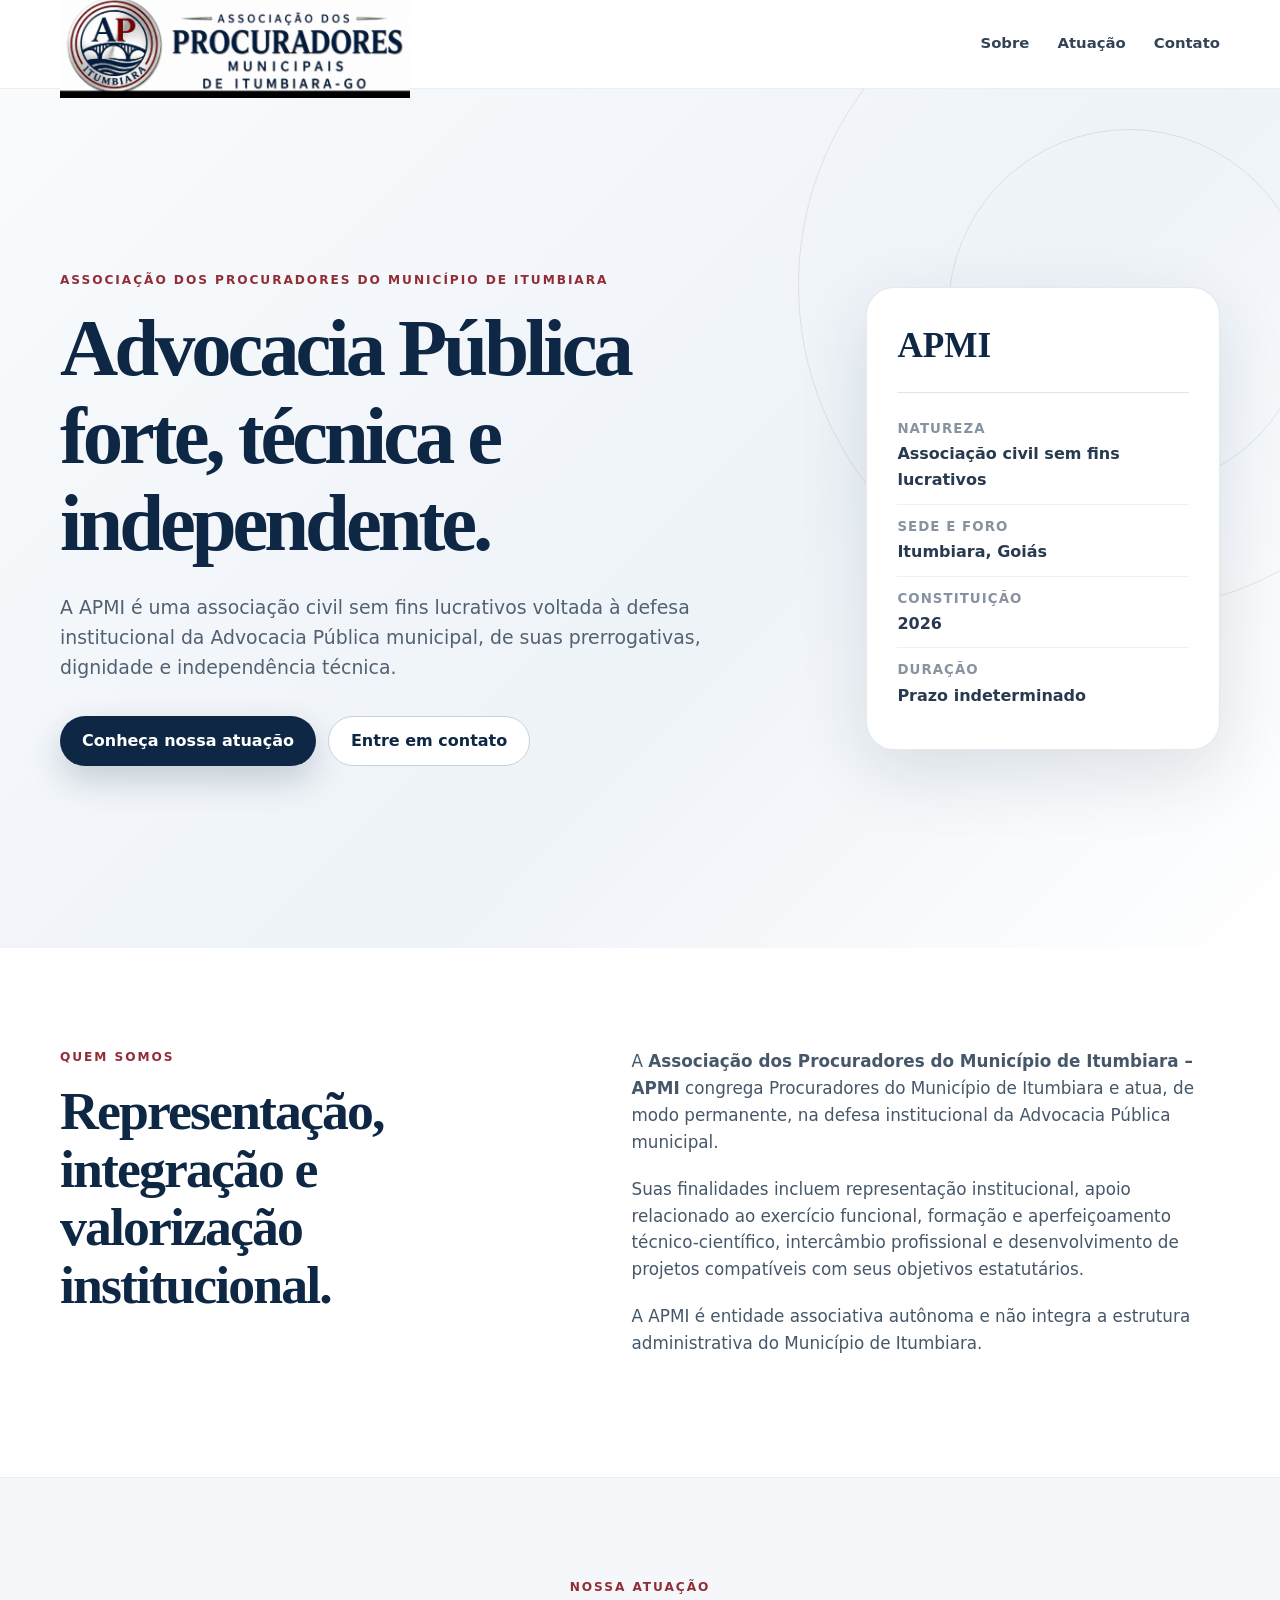
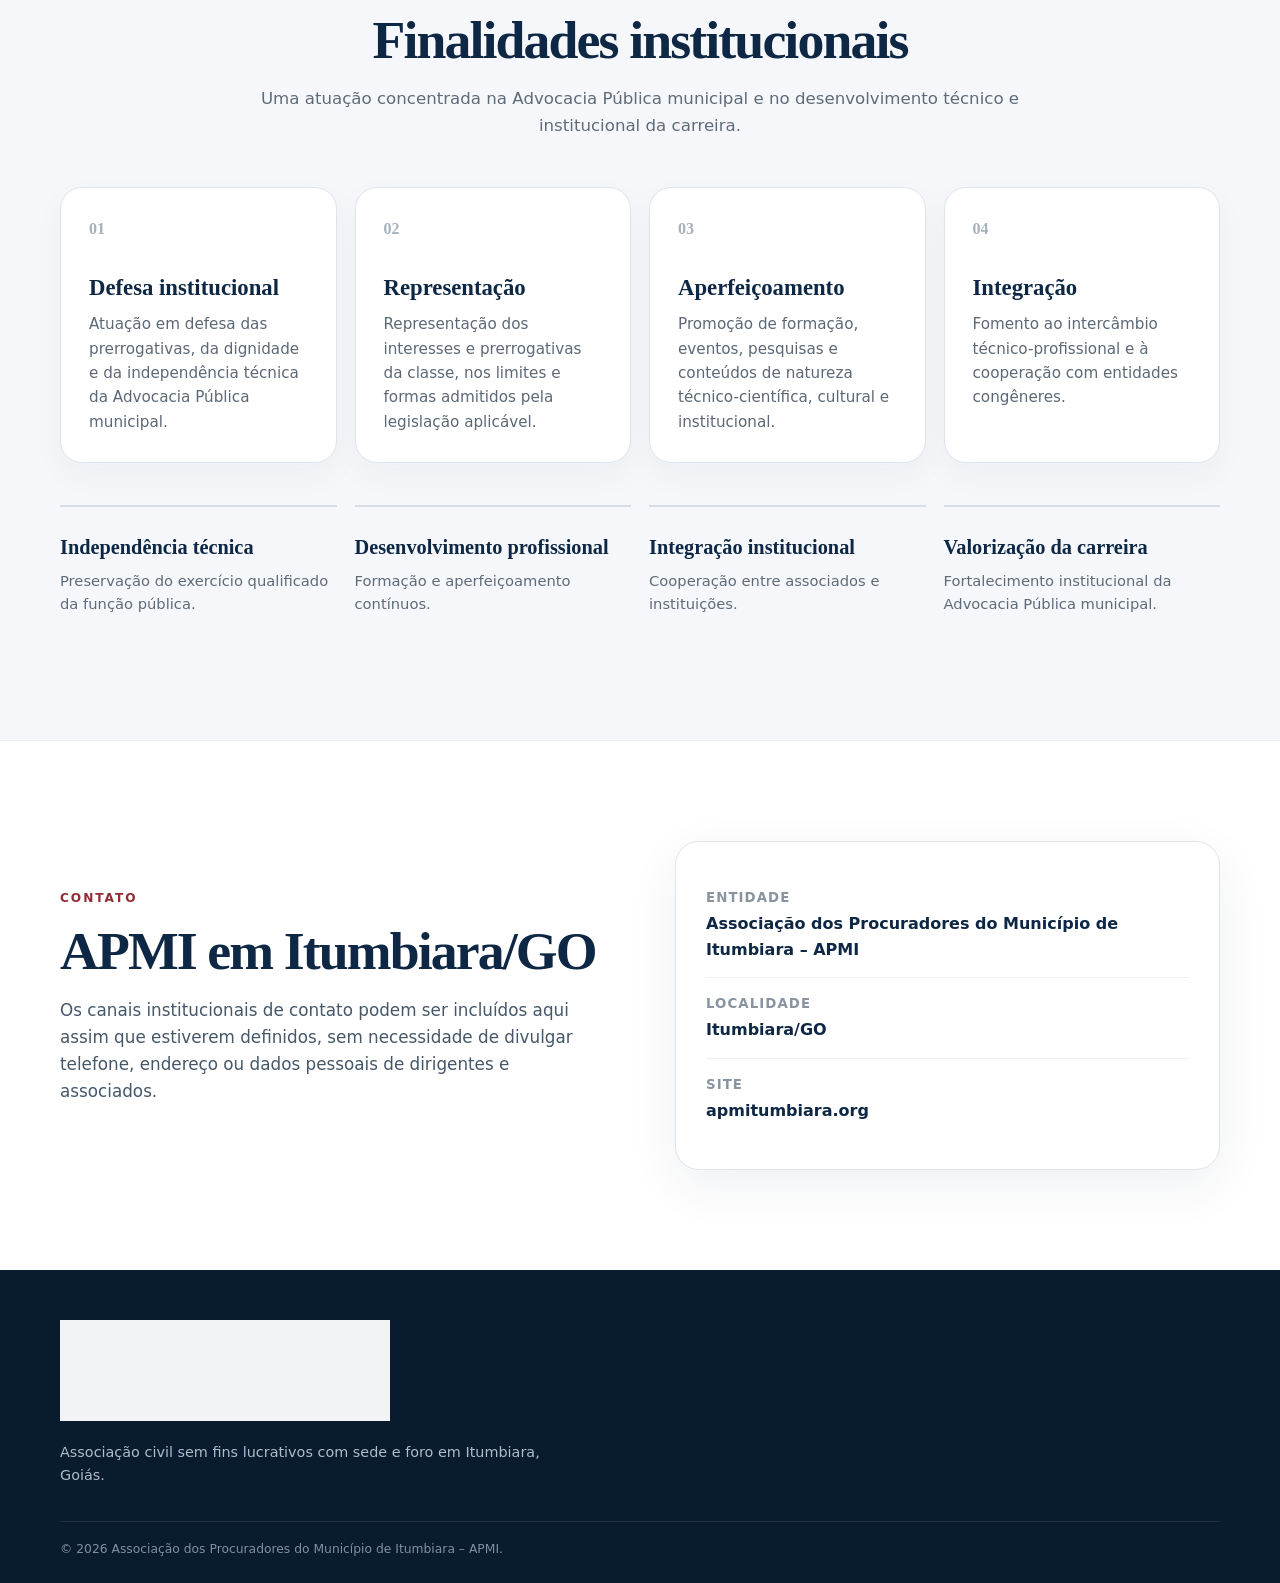
==== index.html @ afd9fd89 "Update index.html" ====
<!doctype html>
<html lang="pt-BR">
<head>
<meta charset="utf-8">
<meta name="viewport" content="width=device-width, initial-scale=1">
<title>APMI | Associação dos Procuradores do Município de Itumbiara</title>
<meta name="description" content="Site institucional da Associação dos Procuradores do Município de Itumbiara – APMI.">
<meta name="theme-color" content="#0d2744">
<link rel="canonical" href="https://apmitumbiara.org/">
<style>
:root{--navy:#0d2744;--navy2:#173f68;--red:#922d35;--gold:#c1a15e;--ink:#1a2633;--muted:#5f6b78;--soft:#f5f7fa;--line:#dfe5eb;--white:#fff;--shadow:0 24px 70px rgba(13,39,68,.12)}
*{box-sizing:border-box} html{scroll-behavior:smooth} body{margin:0;font-family:Inter,ui-sans-serif,system-ui,-apple-system,"Segoe UI",Arial,sans-serif;color:var(--ink);background:#fff;line-height:1.6} a{color:inherit} .wrap{width:min(1160px,calc(100% - 40px));margin:auto}
header{position:sticky;top:0;z-index:20;background:rgba(255,255,255,.94);backdrop-filter:blur(14px);border-bottom:1px solid rgba(13,39,68,.08)} .head{height:88px;display:flex;align-items:center;justify-content:space-between;gap:28px} .brand img{display:block;width:min(350px,62vw);height:auto} nav{display:flex;gap:28px;font-size:.93rem;font-weight:700;color:#344456} nav a{text-decoration:none} nav a:hover{color:var(--red)}
.hero{position:relative;overflow:hidden;background:linear-gradient(135deg,#f9fbfd 0%,#eef3f8 58%,#fff 100%)} .hero:before{content:"";position:absolute;right:-170px;top:-130px;width:650px;height:650px;border:1px solid rgba(146,45,53,.12);border-radius:50%} .hero:after{content:"";position:absolute;right:-30px;top:40px;width:360px;height:360px;border:1px solid rgba(13,39,68,.10);border-radius:50%} .hero-grid{position:relative;z-index:2;display:grid;grid-template-columns:1.35fr .65fr;gap:72px;align-items:center;min-height:620px;padding:82px 0} .eyebrow{margin:0 0 14px;text-transform:uppercase;letter-spacing:.16em;font-size:.76rem;font-weight:900;color:var(--red)} h1,h2,h3{font-family:Georgia,"Times New Roman",serif;color:var(--navy);line-height:1.08} h1{font-size:clamp(3.25rem,6.3vw,6.1rem);letter-spacing:-.05em;margin:0;max-width:900px} .lead{font-size:1.18rem;color:#526171;max-width:780px;margin:26px 0 0} .actions{display:flex;gap:12px;flex-wrap:wrap;margin-top:34px} .btn{display:inline-flex;align-items:center;justify-content:center;min-height:50px;padding:0 22px;border-radius:999px;text-decoration:none;font-weight:850} .primary{background:var(--navy);color:#fff;box-shadow:0 14px 34px rgba(13,39,68,.20)} .secondary{border:1px solid #c7d1db;background:#fff;color:var(--navy)} .badge{background:#fff;border:1px solid rgba(13,39,68,.10);border-radius:28px;box-shadow:var(--shadow);padding:30px} .badge .apmi{font-family:Georgia,serif;font-size:2.2rem;color:var(--navy);font-weight:700;border-bottom:1px solid var(--line);padding-bottom:18px;margin-bottom:14px} .fact{padding:11px 0;border-bottom:1px solid #eef1f4} .fact:last-child{border-bottom:0} .fact small{display:block;text-transform:uppercase;letter-spacing:.08em;color:#8793a0;font-weight:800} .fact strong{display:block;color:#283a4f;margin-top:2px}
section{padding:100px 0} .two{display:grid;grid-template-columns:.9fr 1.1fr;gap:90px;align-items:start} h2{font-size:clamp(2.35rem,4.2vw,4.2rem);letter-spacing:-.035em;margin:0} .copy{font-size:1.05rem;color:#46576a} .copy p{margin:0 0 20px} .soft{background:var(--soft);border-block:1px solid #e8edf2} .center{text-align:center;max-width:830px;margin:0 auto} .center p:last-child{color:var(--muted);font-size:1.04rem} .cards{display:grid;grid-template-columns:repeat(4,1fr);gap:18px;margin-top:48px} .card{background:#fff;border:1px solid var(--line);border-radius:22px;padding:28px;min-height:250px;box-shadow:0 12px 32px rgba(13,39,68,.04)} .num{font-family:Georgia,serif;color:#a6b1bc;font-weight:700} .card h3{font-size:1.42rem;margin:34px 0 12px} .card p{margin:0;color:#5c6876;font-size:.95rem}
.values{display:grid;grid-template-columns:repeat(4,1fr);gap:18px;margin-top:42px} .value{padding:24px 0;border-top:2px solid #d8dee5} .value strong{display:block;font-family:Georgia,serif;color:var(--navy);font-size:1.27rem} .value span{display:block;color:var(--muted);margin-top:5px;font-size:.92rem}
.transp{background:var(--navy);color:#fff;position:relative;overflow:hidden} .transp h2{color:#fff} .transp .eyebrow{color:#e2c77f} .trans-grid{display:grid;grid-template-columns:.9fr 1.1fr;gap:75px;align-items:center} .transp p{color:#c6d0db} .doc{display:grid;grid-template-columns:auto 1fr auto;gap:16px;align-items:center;text-decoration:none;border:1px solid rgba(255,255,255,.14);background:rgba(255,255,255,.07);border-radius:18px;padding:20px} .doc:hover{background:rgba(255,255,255,.11)} .pdf{display:grid;place-items:center;width:50px;height:50px;border:1px solid rgba(255,255,255,.22);border-radius:13px;color:#efd28d;font-weight:900;font-size:.74rem} .doc strong{display:block;color:#fff} .doc small{display:block;color:#aebbc9;margin-top:3px} .arrow{font-size:1.25rem;color:#e2c77f}
.contact{display:grid;grid-template-columns:1fr 1fr;gap:70px;align-items:center} .contact-box{border:1px solid var(--line);border-radius:24px;padding:30px;background:#fff;box-shadow:0 16px 50px rgba(13,39,68,.07)} .row{padding:15px 0;border-bottom:1px solid #eef1f4} .row:last-child{border-bottom:0} .row small{display:block;text-transform:uppercase;letter-spacing:.08em;color:#8994a0;font-weight:800} .row strong{display:block;color:var(--navy);margin-top:3px}
footer{background:#091b2e;color:#afbcc9;padding:50px 0 24px} .foot{display:flex;justify-content:space-between;gap:40px;align-items:flex-start} .foot img{width:min(330px,70vw);filter:brightness(0) invert(1);opacity:.95} .foot p{margin:12px 0 0;max-width:520px;font-size:.9rem} .fine{border-top:1px solid rgba(255,255,255,.09);margin-top:34px;padding-top:18px;font-size:.77rem;color:#7f90a2}
@media(max-width:920px){nav{display:none} .hero-grid,.two,.trans-grid,.contact{grid-template-columns:1fr;gap:42px} .hero-grid{min-height:auto;padding:70px 0} .badge{max-width:620px} .cards{grid-template-columns:repeat(2,1fr)} .values{grid-template-columns:repeat(2,1fr)}}
@media(max-width:580px){.wrap{width:min(100% - 28px,1160px)} .head{height:76px} .brand img{width:min(295px,75vw)} h1{font-size:clamp(2.7rem,13vw,4.2rem)} section{padding:74px 0} .cards,.values{grid-template-columns:1fr} .card{min-height:210px} .foot{flex-direction:column}}
</style>
</head>
<body>
<header><div class="wrap head"><a class="brand" href="#topo" aria-label="APMI"><img src="[data-uri]" alt="Associação dos Procuradores do Município de Itumbiara – APMI"></a><nav><a href="#sobre">Sobre</a><a href="#atuacao">Atuação</a><a href="#contato">Contato</a></nav></div></header>
<main id="topo">
<section class="hero"><div class="wrap hero-grid"><div><p class="eyebrow">Associação dos Procuradores do Município de Itumbiara</p><h1>Advocacia Pública forte, técnica e independente.</h1><p class="lead">A APMI é uma associação civil sem fins lucrativos voltada à defesa institucional da Advocacia Pública municipal, de suas prerrogativas, dignidade e independência técnica.</p><div class="actions"><a class="btn primary" href="#atuacao">Conheça nossa atuação</a><a class="btn secondary" href="#contato">Entre em contato</a></div></div><aside class="badge"><div class="apmi">APMI</div><div class="fact"><small>Natureza</small><strong>Associação civil sem fins lucrativos</strong></div><div class="fact"><small>Sede e foro</small><strong>Itumbiara, Goiás</strong></div><div class="fact"><small>Constituição</small><strong>2026</strong></div><div class="fact"><small>Duração</small><strong>Prazo indeterminado</strong></div></aside></div></section>
<section id="sobre"><div class="wrap two"><div><p class="eyebrow">Quem somos</p><h2>Representação, integração e valorização institucional.</h2></div><div class="copy"><p>A <strong>Associação dos Procuradores do Município de Itumbiara – APMI</strong> congrega Procuradores do Município de Itumbiara e atua, de modo permanente, na defesa institucional da Advocacia Pública municipal.</p><p>Suas finalidades incluem representação institucional, apoio relacionado ao exercício funcional, formação e aperfeiçoamento técnico-científico, intercâmbio profissional e desenvolvimento de projetos compatíveis com seus objetivos estatutários.</p><p>A APMI é entidade associativa autônoma e não integra a estrutura administrativa do Município de Itumbiara.</p></div></div></section>
<section class="soft" id="atuacao"><div class="wrap"><div class="center"><p class="eyebrow">Nossa atuação</p><h2>Finalidades institucionais</h2><p>Uma atuação concentrada na Advocacia Pública municipal e no desenvolvimento técnico e institucional da carreira.</p></div><div class="cards"><article class="card"><span class="num">01</span><h3>Defesa institucional</h3><p>Atuação em defesa das prerrogativas, da dignidade e da independência técnica da Advocacia Pública municipal.</p></article><article class="card"><span class="num">02</span><h3>Representação</h3><p>Representação dos interesses e prerrogativas da classe, nos limites e formas admitidos pela legislação aplicável.</p></article><article class="card"><span class="num">03</span><h3>Aperfeiçoamento</h3><p>Promoção de formação, eventos, pesquisas e conteúdos de natureza técnico-científica, cultural e institucional.</p></article><article class="card"><span class="num">04</span><h3>Integração</h3><p>Fomento ao intercâmbio técnico-profissional e à cooperação com entidades congêneres.</p></article></div><div class="values"><div class="value"><strong>Independência técnica</strong><span>Preservação do exercício qualificado da função pública.</span></div><div class="value"><strong>Desenvolvimento profissional</strong><span>Formação e aperfeiçoamento contínuos.</span></div><div class="value"><strong>Integração institucional</strong><span>Cooperação entre associados e instituições.</span></div><div class="value"><strong>Valorização da carreira</strong><span>Fortalecimento institucional da Advocacia Pública municipal.</span></div></div></div></section>

<section id="contato"><div class="wrap contact"><div><p class="eyebrow">Contato</p><h2>APMI em Itumbiara/GO</h2><p class="copy">Os canais institucionais de contato podem ser incluídos aqui assim que estiverem definidos, sem necessidade de divulgar telefone, endereço ou dados pessoais de dirigentes e associados.</p></div><div class="contact-box"><div class="row"><small>Entidade</small><strong>Associação dos Procuradores do Município de Itumbiara – APMI</strong></div><div class="row"><small>Localidade</small><strong>Itumbiara/GO</strong></div><div class="row"><small>Site</small><strong>apmitumbiara.org</strong></div></div></div></section>
</main>
<footer><div class="wrap"><div class="foot"><div><img src="[data-uri]" alt="APMI"><p>Associação civil sem fins lucrativos com sede e foro em Itumbiara, Goiás.</p></div></div><div class="fine">© 2026 Associação dos Procuradores do Município de Itumbiara – APMI.</div></div></footer>
</body></html>
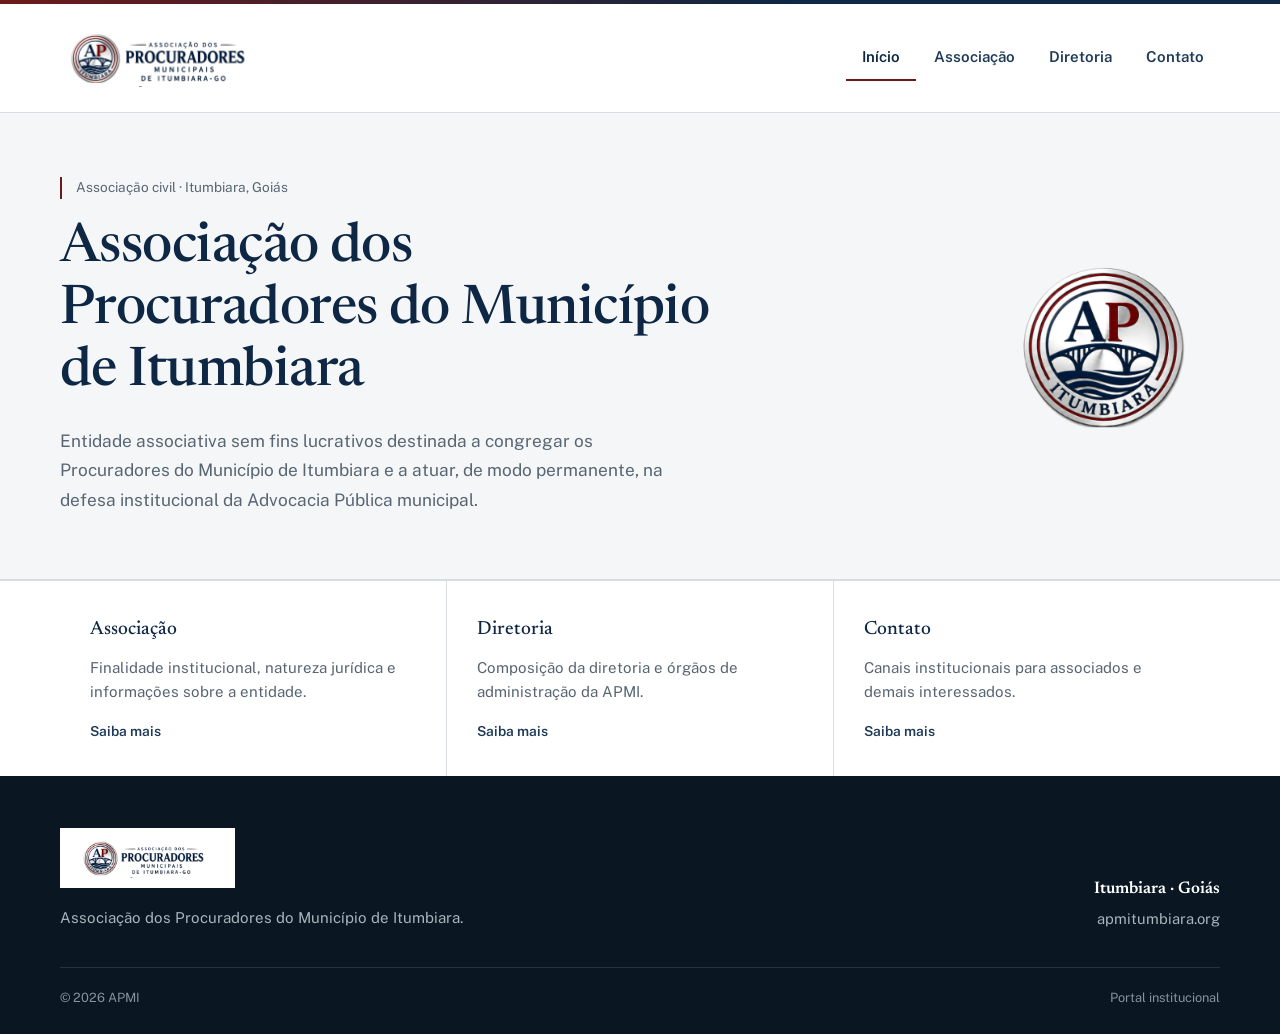
==== commit bfd19f82: "Update index.html" ====
--- a/index.html
+++ b/index.html
@@ -2,33 +2,93 @@
 <html lang="pt-BR">
 <head>
 <meta charset="utf-8">
-<meta name="viewport" content="width=device-width, initial-scale=1">
-<title>APMI | Associação dos Procuradores do Município de Itumbiara</title>
-<meta name="description" content="Site institucional da Associação dos Procuradores do Município de Itumbiara – APMI.">
+<meta name="viewport" content="width=device-width,initial-scale=1">
+<title>APMI — Associação dos Procuradores do Município de Itumbiara</title>
+<meta name="description" content="Site institucional da Associação dos Procuradores do Município de Itumbiara — APMI.">
 <meta name="theme-color" content="#0d2744">
 <link rel="canonical" href="https://apmitumbiara.org/">
-<style>
-:root{--navy:#0d2744;--navy2:#173f68;--red:#922d35;--gold:#c1a15e;--ink:#1a2633;--muted:#5f6b78;--soft:#f5f7fa;--line:#dfe5eb;--white:#fff;--shadow:0 24px 70px rgba(13,39,68,.12)}
-*{box-sizing:border-box} html{scroll-behavior:smooth} body{margin:0;font-family:Inter,ui-sans-serif,system-ui,-apple-system,"Segoe UI",Arial,sans-serif;color:var(--ink);background:#fff;line-height:1.6} a{color:inherit} .wrap{width:min(1160px,calc(100% - 40px));margin:auto}
-header{position:sticky;top:0;z-index:20;background:rgba(255,255,255,.94);backdrop-filter:blur(14px);border-bottom:1px solid rgba(13,39,68,.08)} .head{height:88px;display:flex;align-items:center;justify-content:space-between;gap:28px} .brand img{display:block;width:min(350px,62vw);height:auto} nav{display:flex;gap:28px;font-size:.93rem;font-weight:700;color:#344456} nav a{text-decoration:none} nav a:hover{color:var(--red)}
-.hero{position:relative;overflow:hidden;background:linear-gradient(135deg,#f9fbfd 0%,#eef3f8 58%,#fff 100%)} .hero:before{content:"";position:absolute;right:-170px;top:-130px;width:650px;height:650px;border:1px solid rgba(146,45,53,.12);border-radius:50%} .hero:after{content:"";position:absolute;right:-30px;top:40px;width:360px;height:360px;border:1px solid rgba(13,39,68,.10);border-radius:50%} .hero-grid{position:relative;z-index:2;display:grid;grid-template-columns:1.35fr .65fr;gap:72px;align-items:center;min-height:620px;padding:82px 0} .eyebrow{margin:0 0 14px;text-transform:uppercase;letter-spacing:.16em;font-size:.76rem;font-weight:900;color:var(--red)} h1,h2,h3{font-family:Georgia,"Times New Roman",serif;color:var(--navy);line-height:1.08} h1{font-size:clamp(3.25rem,6.3vw,6.1rem);letter-spacing:-.05em;margin:0;max-width:900px} .lead{font-size:1.18rem;color:#526171;max-width:780px;margin:26px 0 0} .actions{display:flex;gap:12px;flex-wrap:wrap;margin-top:34px} .btn{display:inline-flex;align-items:center;justify-content:center;min-height:50px;padding:0 22px;border-radius:999px;text-decoration:none;font-weight:850} .primary{background:var(--navy);color:#fff;box-shadow:0 14px 34px rgba(13,39,68,.20)} .secondary{border:1px solid #c7d1db;background:#fff;color:var(--navy)} .badge{background:#fff;border:1px solid rgba(13,39,68,.10);border-radius:28px;box-shadow:var(--shadow);padding:30px} .badge .apmi{font-family:Georgia,serif;font-size:2.2rem;color:var(--navy);font-weight:700;border-bottom:1px solid var(--line);padding-bottom:18px;margin-bottom:14px} .fact{padding:11px 0;border-bottom:1px solid #eef1f4} .fact:last-child{border-bottom:0} .fact small{display:block;text-transform:uppercase;letter-spacing:.08em;color:#8793a0;font-weight:800} .fact strong{display:block;color:#283a4f;margin-top:2px}
-section{padding:100px 0} .two{display:grid;grid-template-columns:.9fr 1.1fr;gap:90px;align-items:start} h2{font-size:clamp(2.35rem,4.2vw,4.2rem);letter-spacing:-.035em;margin:0} .copy{font-size:1.05rem;color:#46576a} .copy p{margin:0 0 20px} .soft{background:var(--soft);border-block:1px solid #e8edf2} .center{text-align:center;max-width:830px;margin:0 auto} .center p:last-child{color:var(--muted);font-size:1.04rem} .cards{display:grid;grid-template-columns:repeat(4,1fr);gap:18px;margin-top:48px} .card{background:#fff;border:1px solid var(--line);border-radius:22px;padding:28px;min-height:250px;box-shadow:0 12px 32px rgba(13,39,68,.04)} .num{font-family:Georgia,serif;color:#a6b1bc;font-weight:700} .card h3{font-size:1.42rem;margin:34px 0 12px} .card p{margin:0;color:#5c6876;font-size:.95rem}
-.values{display:grid;grid-template-columns:repeat(4,1fr);gap:18px;margin-top:42px} .value{padding:24px 0;border-top:2px solid #d8dee5} .value strong{display:block;font-family:Georgia,serif;color:var(--navy);font-size:1.27rem} .value span{display:block;color:var(--muted);margin-top:5px;font-size:.92rem}
-.transp{background:var(--navy);color:#fff;position:relative;overflow:hidden} .transp h2{color:#fff} .transp .eyebrow{color:#e2c77f} .trans-grid{display:grid;grid-template-columns:.9fr 1.1fr;gap:75px;align-items:center} .transp p{color:#c6d0db} .doc{display:grid;grid-template-columns:auto 1fr auto;gap:16px;align-items:center;text-decoration:none;border:1px solid rgba(255,255,255,.14);background:rgba(255,255,255,.07);border-radius:18px;padding:20px} .doc:hover{background:rgba(255,255,255,.11)} .pdf{display:grid;place-items:center;width:50px;height:50px;border:1px solid rgba(255,255,255,.22);border-radius:13px;color:#efd28d;font-weight:900;font-size:.74rem} .doc strong{display:block;color:#fff} .doc small{display:block;color:#aebbc9;margin-top:3px} .arrow{font-size:1.25rem;color:#e2c77f}
-.contact{display:grid;grid-template-columns:1fr 1fr;gap:70px;align-items:center} .contact-box{border:1px solid var(--line);border-radius:24px;padding:30px;background:#fff;box-shadow:0 16px 50px rgba(13,39,68,.07)} .row{padding:15px 0;border-bottom:1px solid #eef1f4} .row:last-child{border-bottom:0} .row small{display:block;text-transform:uppercase;letter-spacing:.08em;color:#8994a0;font-weight:800} .row strong{display:block;color:var(--navy);margin-top:3px}
-footer{background:#091b2e;color:#afbcc9;padding:50px 0 24px} .foot{display:flex;justify-content:space-between;gap:40px;align-items:flex-start} .foot img{width:min(330px,70vw);filter:brightness(0) invert(1);opacity:.95} .foot p{margin:12px 0 0;max-width:520px;font-size:.9rem} .fine{border-top:1px solid rgba(255,255,255,.09);margin-top:34px;padding-top:18px;font-size:.77rem;color:#7f90a2}
-@media(max-width:920px){nav{display:none} .hero-grid,.two,.trans-grid,.contact{grid-template-columns:1fr;gap:42px} .hero-grid{min-height:auto;padding:70px 0} .badge{max-width:620px} .cards{grid-template-columns:repeat(2,1fr)} .values{grid-template-columns:repeat(2,1fr)}}
-@media(max-width:580px){.wrap{width:min(100% - 28px,1160px)} .head{height:76px} .brand img{width:min(295px,75vw)} h1{font-size:clamp(2.7rem,13vw,4.2rem)} section{padding:74px 0} .cards,.values{grid-template-columns:1fr} .card{min-height:210px} .foot{flex-direction:column}}
-</style>
+<link rel="icon" type="image/png" href="assets/img/favicon-32.png">
+<link rel="apple-touch-icon" href="assets/img/apple-touch-icon.png">
+<link rel="stylesheet" href="assets/css/styles.css">
 </head>
 <body>
-<header><div class="wrap head"><a class="brand" href="#topo" aria-label="APMI"><img src="[data-uri]" alt="Associação dos Procuradores do Município de Itumbiara – APMI"></a><nav><a href="#sobre">Sobre</a><a href="#atuacao">Atuação</a><a href="#contato">Contato</a></nav></div></header>
-<main id="topo">
-<section class="hero"><div class="wrap hero-grid"><div><p class="eyebrow">Associação dos Procuradores do Município de Itumbiara</p><h1>Advocacia Pública forte, técnica e independente.</h1><p class="lead">A APMI é uma associação civil sem fins lucrativos voltada à defesa institucional da Advocacia Pública municipal, de suas prerrogativas, dignidade e independência técnica.</p><div class="actions"><a class="btn primary" href="#atuacao">Conheça nossa atuação</a><a class="btn secondary" href="#contato">Entre em contato</a></div></div><aside class="badge"><div class="apmi">APMI</div><div class="fact"><small>Natureza</small><strong>Associação civil sem fins lucrativos</strong></div><div class="fact"><small>Sede e foro</small><strong>Itumbiara, Goiás</strong></div><div class="fact"><small>Constituição</small><strong>2026</strong></div><div class="fact"><small>Duração</small><strong>Prazo indeterminado</strong></div></aside></div></section>
-<section id="sobre"><div class="wrap two"><div><p class="eyebrow">Quem somos</p><h2>Representação, integração e valorização institucional.</h2></div><div class="copy"><p>A <strong>Associação dos Procuradores do Município de Itumbiara – APMI</strong> congrega Procuradores do Município de Itumbiara e atua, de modo permanente, na defesa institucional da Advocacia Pública municipal.</p><p>Suas finalidades incluem representação institucional, apoio relacionado ao exercício funcional, formação e aperfeiçoamento técnico-científico, intercâmbio profissional e desenvolvimento de projetos compatíveis com seus objetivos estatutários.</p><p>A APMI é entidade associativa autônoma e não integra a estrutura administrativa do Município de Itumbiara.</p></div></div></section>
-<section class="soft" id="atuacao"><div class="wrap"><div class="center"><p class="eyebrow">Nossa atuação</p><h2>Finalidades institucionais</h2><p>Uma atuação concentrada na Advocacia Pública municipal e no desenvolvimento técnico e institucional da carreira.</p></div><div class="cards"><article class="card"><span class="num">01</span><h3>Defesa institucional</h3><p>Atuação em defesa das prerrogativas, da dignidade e da independência técnica da Advocacia Pública municipal.</p></article><article class="card"><span class="num">02</span><h3>Representação</h3><p>Representação dos interesses e prerrogativas da classe, nos limites e formas admitidos pela legislação aplicável.</p></article><article class="card"><span class="num">03</span><h3>Aperfeiçoamento</h3><p>Promoção de formação, eventos, pesquisas e conteúdos de natureza técnico-científica, cultural e institucional.</p></article><article class="card"><span class="num">04</span><h3>Integração</h3><p>Fomento ao intercâmbio técnico-profissional e à cooperação com entidades congêneres.</p></article></div><div class="values"><div class="value"><strong>Independência técnica</strong><span>Preservação do exercício qualificado da função pública.</span></div><div class="value"><strong>Desenvolvimento profissional</strong><span>Formação e aperfeiçoamento contínuos.</span></div><div class="value"><strong>Integração institucional</strong><span>Cooperação entre associados e instituições.</span></div><div class="value"><strong>Valorização da carreira</strong><span>Fortalecimento institucional da Advocacia Pública municipal.</span></div></div></div></section>
+<a class="skip-link" href="#conteudo">Ir para o conteúdo</a>
+<div class="masthead-band" aria-hidden="true"></div>
 
-<section id="contato"><div class="wrap contact"><div><p class="eyebrow">Contato</p><h2>APMI em Itumbiara/GO</h2><p class="copy">Os canais institucionais de contato podem ser incluídos aqui assim que estiverem definidos, sem necessidade de divulgar telefone, endereço ou dados pessoais de dirigentes e associados.</p></div><div class="contact-box"><div class="row"><small>Entidade</small><strong>Associação dos Procuradores do Município de Itumbiara – APMI</strong></div><div class="row"><small>Localidade</small><strong>Itumbiara/GO</strong></div><div class="row"><small>Site</small><strong>apmitumbiara.org</strong></div></div></div></section>
+<header class="site-header">
+  <div class="container site-header-inner">
+    <a class="brand" href="index.html" aria-label="APMI — página inicial">
+      <img src="assets/img/logo-apmi.png" alt="Associação dos Procuradores do Município de Itumbiara — APMI">
+    </a>
+    <nav class="primary-nav" aria-label="Navegação principal">
+      <a href="index.html" aria-current="page">Início</a>
+      <a href="associacao.html">Associação</a>
+      <a href="diretoria.html">Diretoria</a>
+      <a href="contato.html">Contato</a>
+    </nav>
+    <button class="nav-toggle" id="nav-toggle" aria-label="Abrir menu" aria-expanded="false" aria-controls="mobile-nav">☰</button>
+  </div>
+  <nav class="container mobile-nav" id="mobile-nav" aria-label="Navegação móvel">
+    <a href="index.html" aria-current="page">Início</a>
+    <a href="associacao.html">Associação</a>
+    <a href="diretoria.html">Diretoria</a>
+    <a href="contato.html">Contato</a>
+  </nav>
+</header>
+
+<main id="conteudo">
+  <section class="hero" aria-labelledby="titulo-principal">
+    <div class="container hero-inner">
+      <div>
+        <p class="hero-eyebrow">Associação civil · Itumbiara, Goiás</p>
+        <h1 id="titulo-principal">Associação dos Procuradores do Município de Itumbiara</h1>
+        <p class="hero-lede">Entidade associativa sem fins lucrativos destinada a congregar os Procuradores do Município de Itumbiara e a atuar, de modo permanente, na defesa institucional da Advocacia Pública municipal.</p>
+      </div>
+      <div class="hero-seal" aria-hidden="true"><img src="assets/img/emblema-apmi.png" alt=""></div>
+    </div>
+  </section>
+
+  <section class="quicklinks">
+    <div class="container quicklinks-grid">
+      <a class="quicklink" href="associacao.html">
+        <h3>Associação</h3>
+        <p>Finalidade institucional, natureza jurídica e informações sobre a entidade.</p>
+        <span class="cue">Saiba mais</span>
+      </a>
+      <a class="quicklink" href="diretoria.html">
+        <h3>Diretoria</h3>
+        <p>Composição da diretoria e órgãos de administração da APMI.</p>
+        <span class="cue">Saiba mais</span>
+      </a>
+      <a class="quicklink" href="contato.html">
+        <h3>Contato</h3>
+        <p>Canais institucionais para associados e demais interessados.</p>
+        <span class="cue">Saiba mais</span>
+      </a>
+    </div>
+  </section>
 </main>
-<footer><div class="wrap"><div class="foot"><div><img src="[data-uri]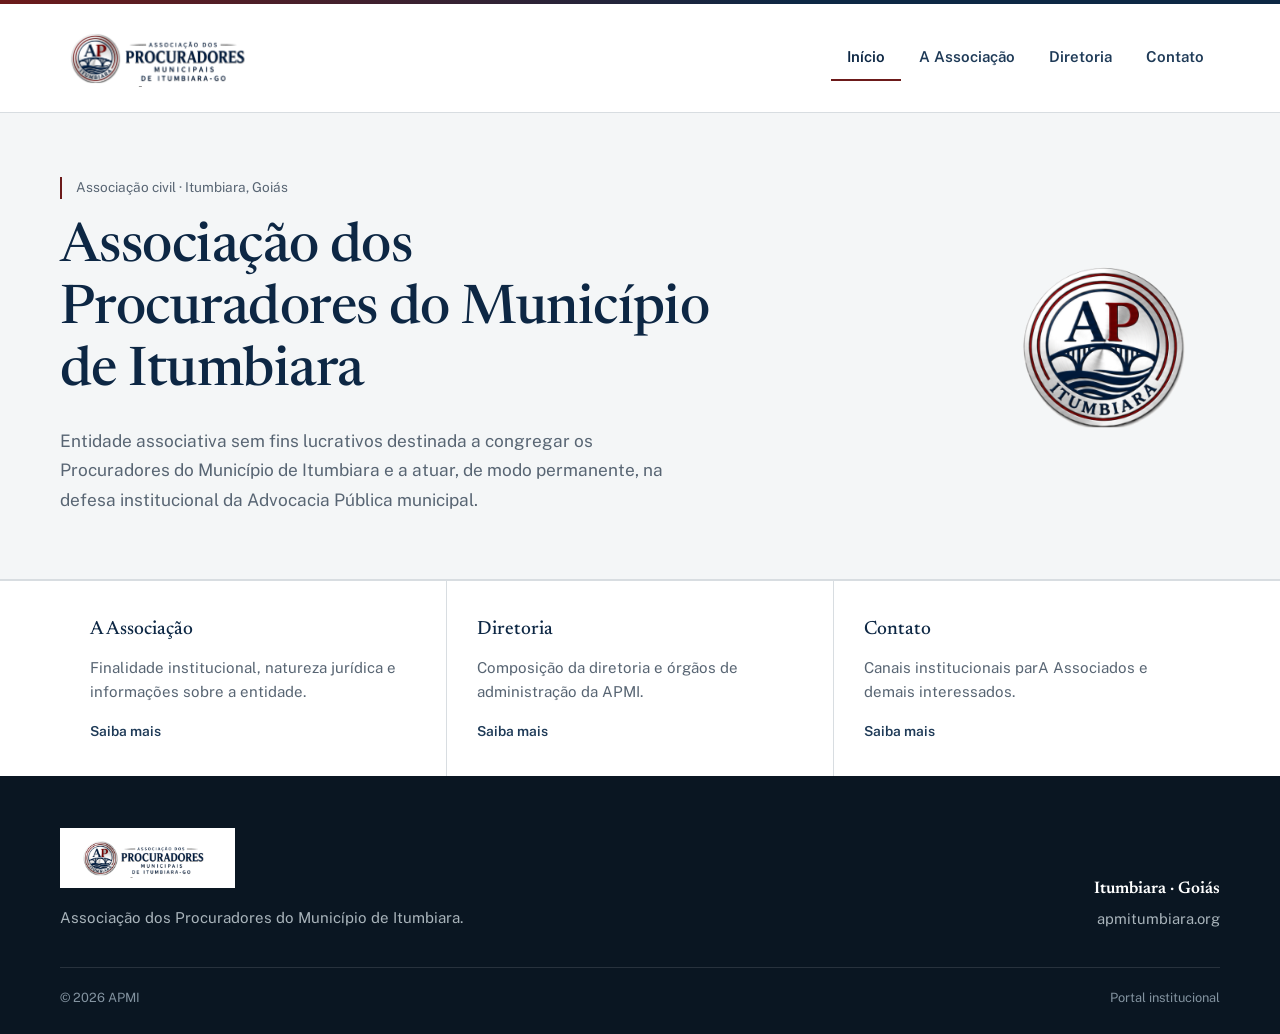
==== commit f82513d6: "Update index.html" ====
--- a/index.html
+++ b/index.html
@@ -4,7 +4,7 @@
 <meta charset="utf-8">
 <meta name="viewport" content="width=device-width,initial-scale=1">
 <title>APMI — Associação dos Procuradores do Município de Itumbiara</title>
-<meta name="description" content="Site institucional da Associação dos Procuradores do Município de Itumbiara — APMI.">
+<meta name="description" content="Site institucional dA Associação dos Procuradores do Município de Itumbiara — APMI.">
 <meta name="theme-color" content="#0d2744">
 <link rel="canonical" href="https://apmitumbiara.org/">
 <link rel="icon" type="image/png" href="assets/img/favicon-32.png">
@@ -22,7 +22,7 @@
     </a>
     <nav class="primary-nav" aria-label="Navegação principal">
       <a href="index.html" aria-current="page">Início</a>
-      <a href="associacao.html">Associação</a>
+      <a href="associacao.html">A Associação</a>
       <a href="diretoria.html">Diretoria</a>
       <a href="contato.html">Contato</a>
     </nav>
@@ -30,7 +30,7 @@
   </div>
   <nav class="container mobile-nav" id="mobile-nav" aria-label="Navegação móvel">
     <a href="index.html" aria-current="page">Início</a>
-    <a href="associacao.html">Associação</a>
+    <a href="associacao.html">A Associação</a>
     <a href="diretoria.html">Diretoria</a>
     <a href="contato.html">Contato</a>
   </nav>
@@ -51,7 +51,7 @@
   <section class="quicklinks">
     <div class="container quicklinks-grid">
       <a class="quicklink" href="associacao.html">
-        <h3>Associação</h3>
+        <h3>A Associação</h3>
         <p>Finalidade institucional, natureza jurídica e informações sobre a entidade.</p>
         <span class="cue">Saiba mais</span>
       </a>
@@ -62,7 +62,7 @@
       </a>
       <a class="quicklink" href="contato.html">
         <h3>Contato</h3>
-        <p>Canais institucionais para associados e demais interessados.</p>
+        <p>Canais institucionais parA Associados e demais interessados.</p>
         <span class="cue">Saiba mais</span>
       </a>
     </div>
--- a/assets/css/styles.css
+++ b/assets/css/styles.css
@@ -168,6 +168,14 @@
 .prose p:last-child{margin-bottom:0}
 .prose strong{color:var(--navy-900);font-weight:600}
 
+/* Alinhamento editorial das páginas Associação e Contato */
+.prose p,
+.statute-item p,
+.institutional-note{
+  text-align:justify;
+  text-justify:inter-word;
+}
+
 /* ---------- lista estatutária (finalidades) ---------- */
 .statute-list{border-top:1px solid var(--line);max-width:74ch}
 .statute-item{
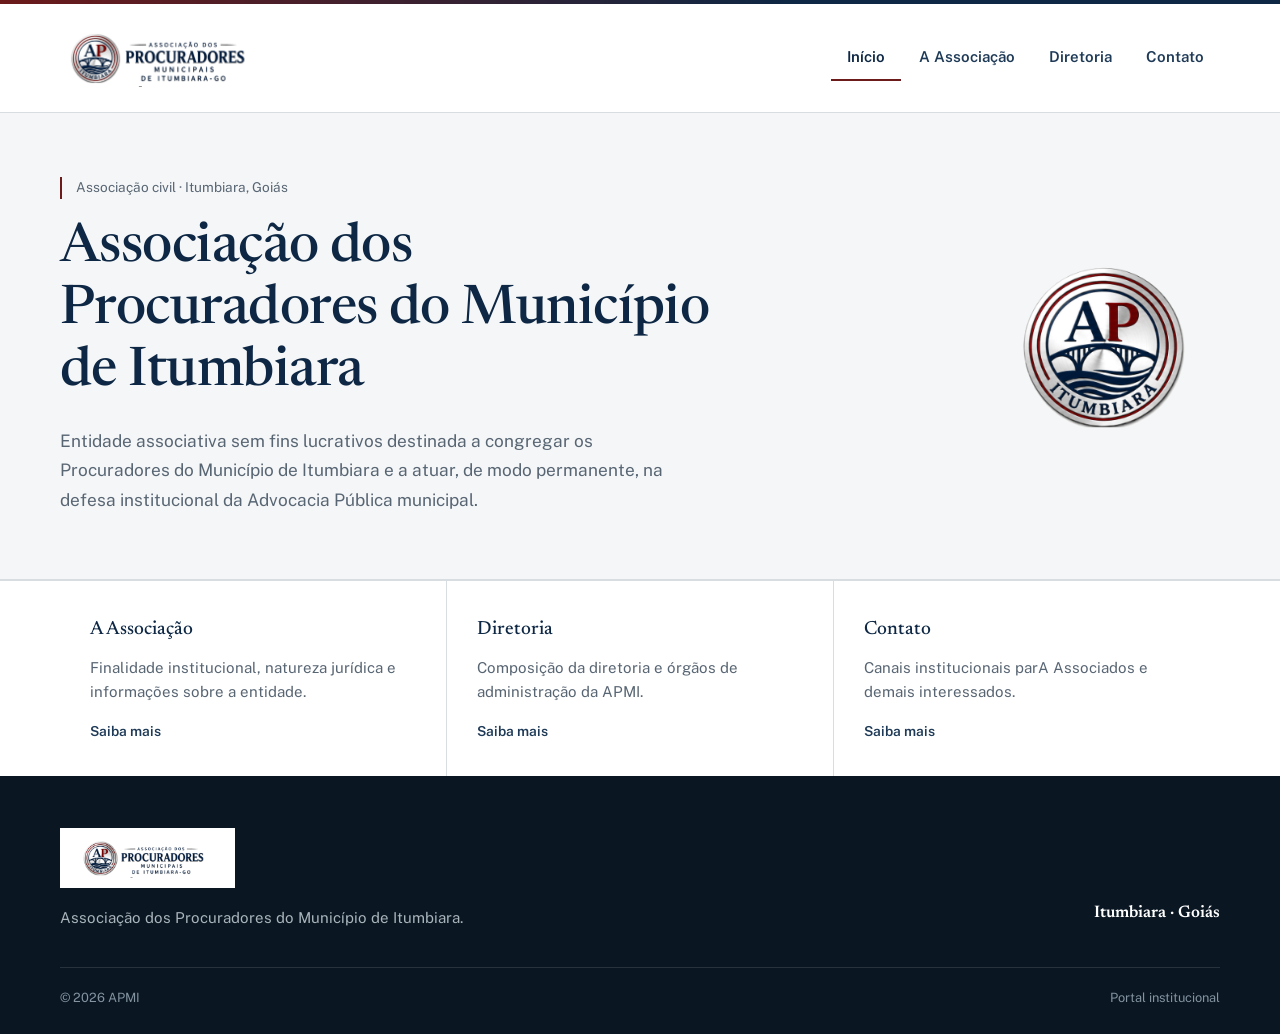
==== commit e92be70a: "Update index.html" ====
--- a/index.html
+++ b/index.html
@@ -78,7 +78,6 @@
       </div>
       <div class="footer-locus">
         <strong>Itumbiara · Goiás</strong>
-        <span>apmitumbiara.org</span>
       </div>
     </div>
     <hr class="footer-rule">
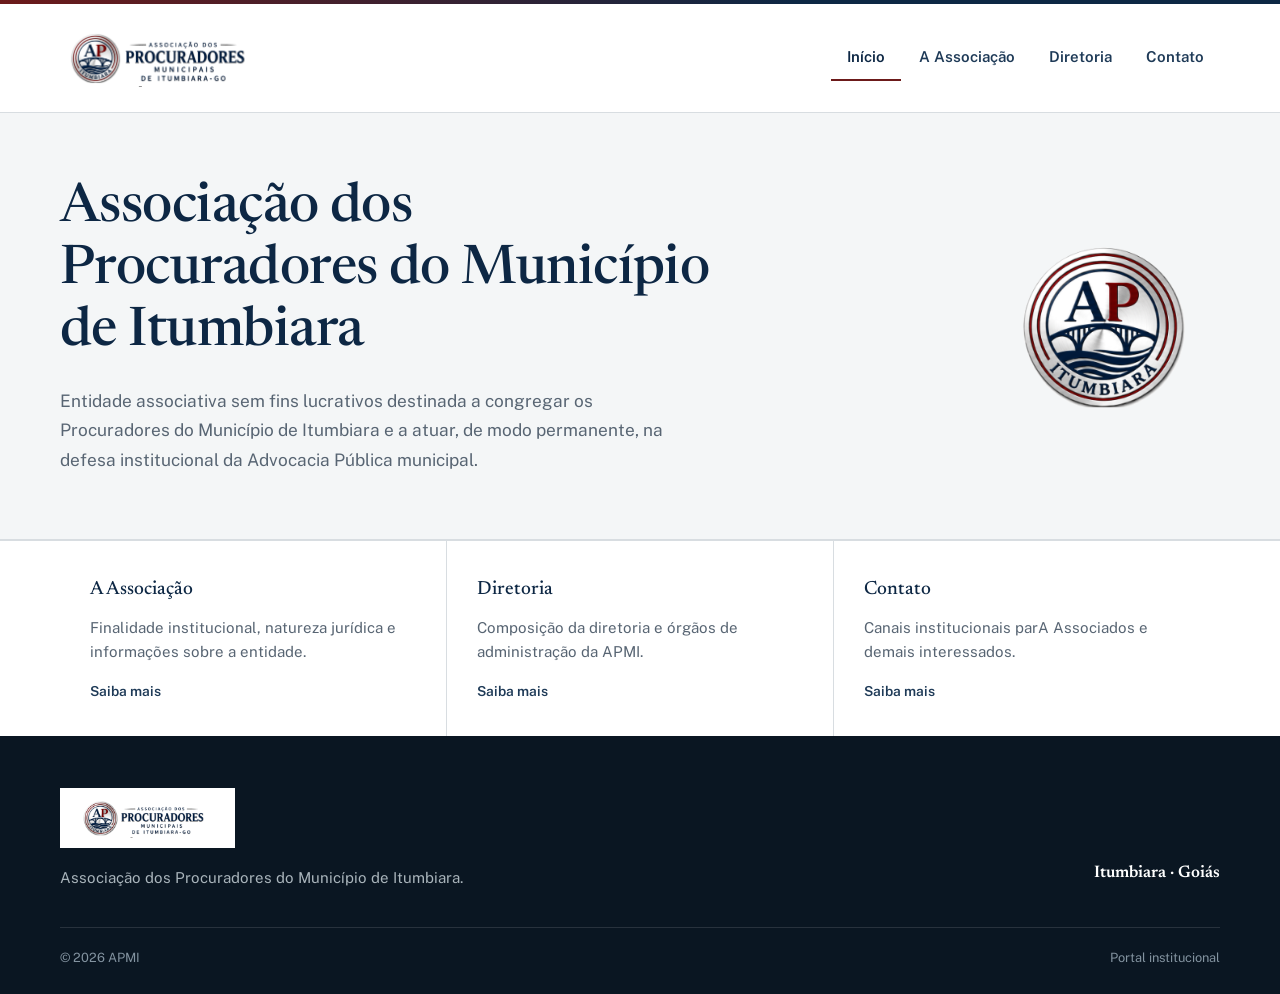
==== commit a87a7bf2: "Update index.html" ====
--- a/index.html
+++ b/index.html
@@ -40,7 +40,6 @@
   <section class="hero" aria-labelledby="titulo-principal">
     <div class="container hero-inner">
       <div>
-        <p class="hero-eyebrow">Associação civil · Itumbiara, Goiás</p>
         <h1 id="titulo-principal">Associação dos Procuradores do Município de Itumbiara</h1>
         <p class="hero-lede">Entidade associativa sem fins lucrativos destinada a congregar os Procuradores do Município de Itumbiara e a atuar, de modo permanente, na defesa institucional da Advocacia Pública municipal.</p>
       </div>
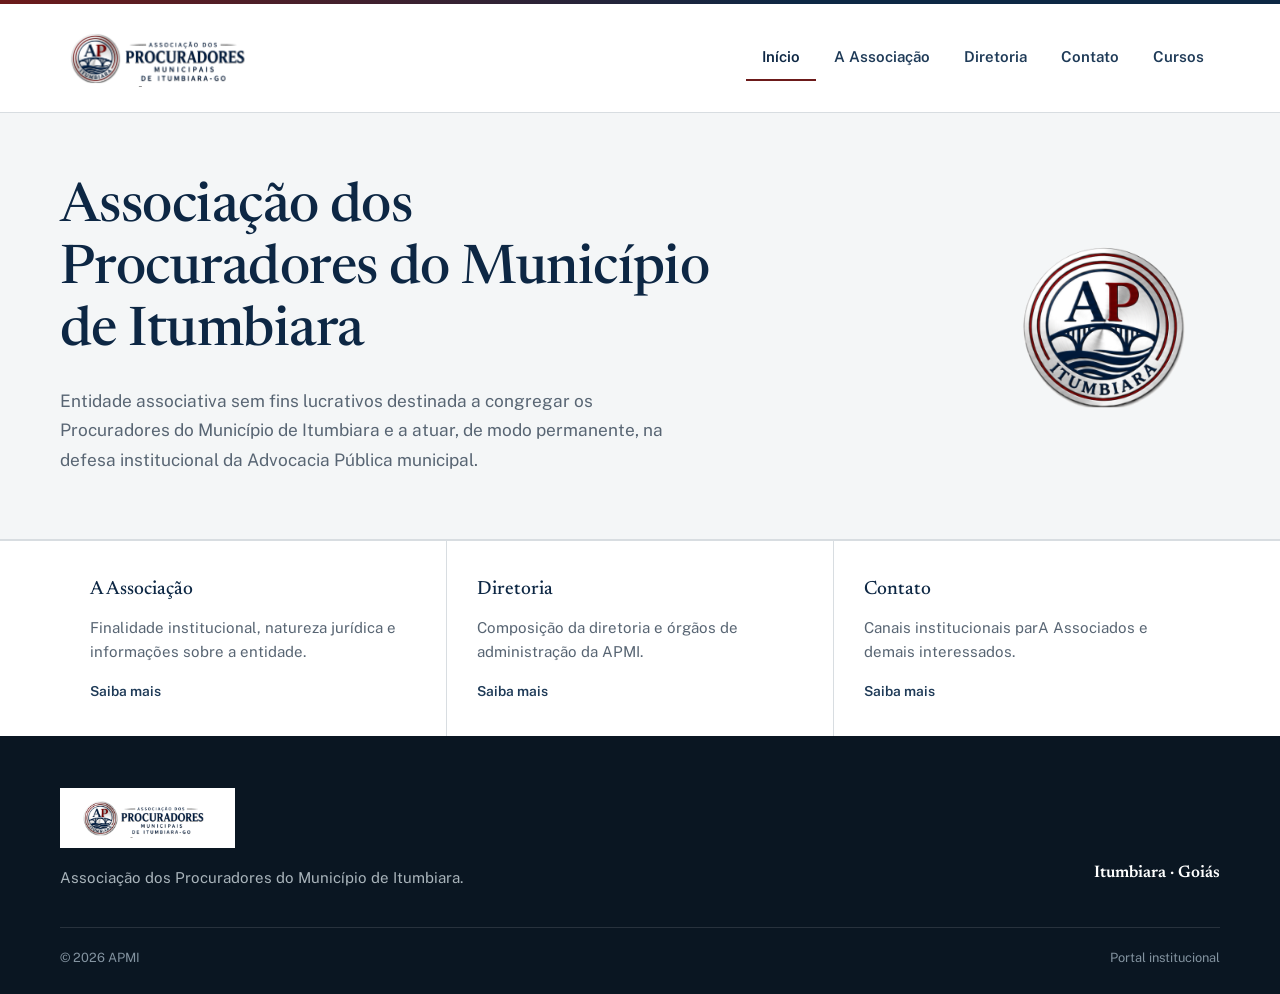
==== commit 59bd75da: "Adicionar aba Cursos à navegação" ====
--- a/index.html
+++ b/index.html
@@ -25,6 +25,7 @@
       <a href="associacao.html">A Associação</a>
       <a href="diretoria.html">Diretoria</a>
       <a href="contato.html">Contato</a>
+      <a href="cursos.html">Cursos</a>
     </nav>
     <button class="nav-toggle" id="nav-toggle" aria-label="Abrir menu" aria-expanded="false" aria-controls="mobile-nav">☰</button>
   </div>
@@ -33,6 +34,7 @@
     <a href="associacao.html">A Associação</a>
     <a href="diretoria.html">Diretoria</a>
     <a href="contato.html">Contato</a>
+      <a href="cursos.html">Cursos</a>
   </nav>
 </header>
 
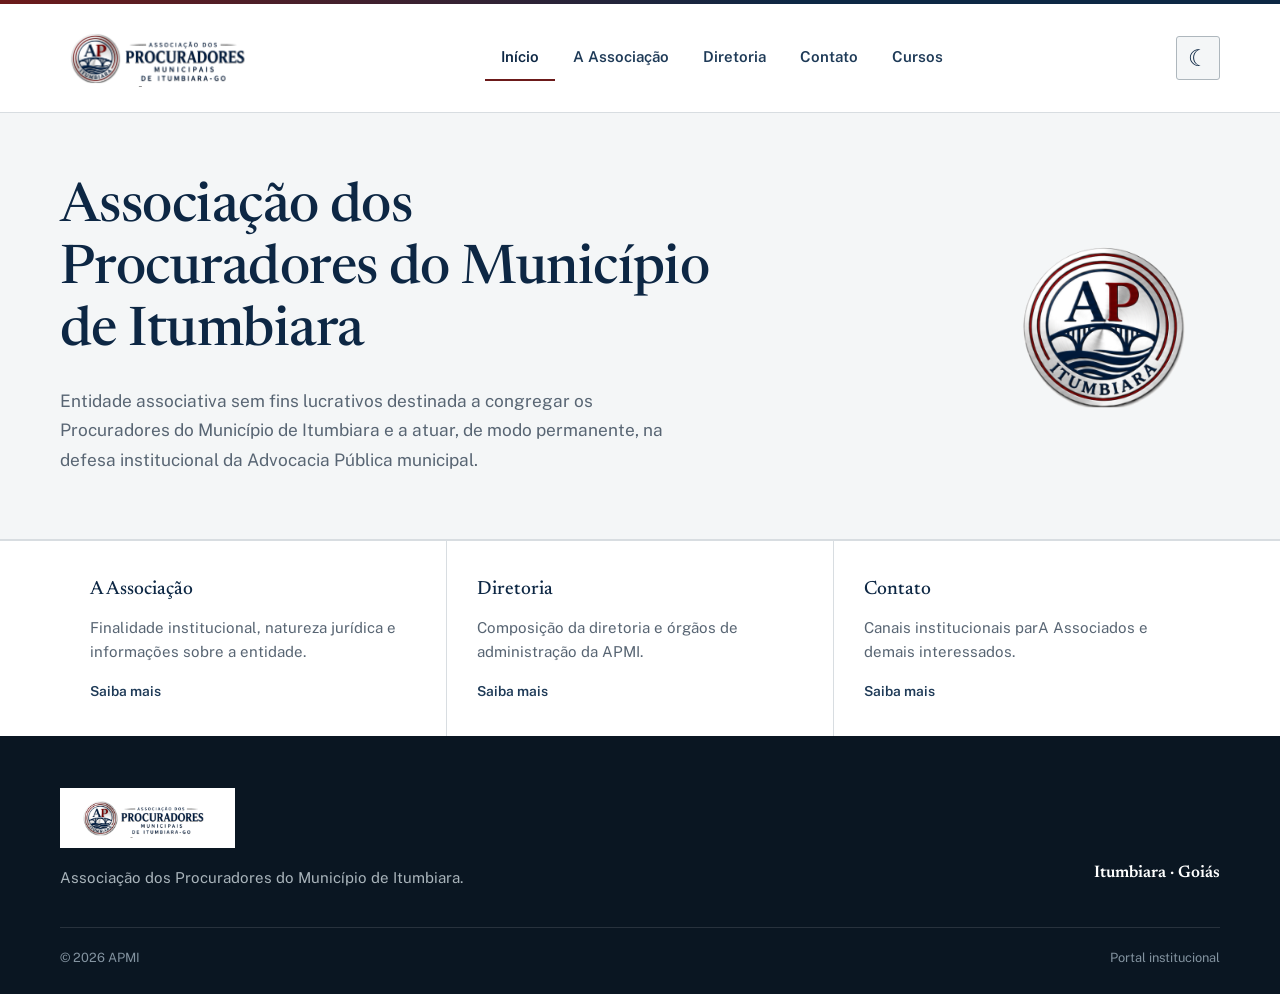
==== commit 5ca6be12: "Adicionar modo escuro com alternância, preferência persistente e suporte ao tema do sistema" ====
--- a/index.html
+++ b/index.html
@@ -9,6 +9,7 @@
 <link rel="canonical" href="https://apmitumbiara.org/">
 <link rel="icon" type="image/png" href="assets/img/favicon-32.png">
 <link rel="apple-touch-icon" href="assets/img/apple-touch-icon.png">
+<script src="assets/js/theme.js"></script>
 <link rel="stylesheet" href="assets/css/styles.css">
 </head>
 <body>
@@ -27,7 +28,10 @@
       <a href="contato.html">Contato</a>
       <a href="cursos.html">Cursos</a>
     </nav>
-    <button class="nav-toggle" id="nav-toggle" aria-label="Abrir menu" aria-expanded="false" aria-controls="mobile-nav">☰</button>
+    <div class="header-actions">
+      <button class="theme-toggle" type="button" data-theme-toggle aria-label="Ativar modo escuro" title="Ativar modo escuro" aria-pressed="false">☾</button>
+      <button class="nav-toggle" id="nav-toggle" aria-label="Abrir menu" aria-expanded="false" aria-controls="mobile-nav">☰</button>
+    </div>
   </div>
   <nav class="container mobile-nav" id="mobile-nav" aria-label="Navegação móvel">
     <a href="index.html" aria-current="page">Início</a>
--- a/assets/css/styles.css
+++ b/assets/css/styles.css
@@ -246,3 +246,68 @@
   .section,.section + .section{border:none;padding-block:26px}
   a{text-decoration:none;color:var(--ink)}
 }
+
+/* ---------- modo escuro e seletor de tema ---------- */
+:root{color-scheme:light}
+.header-actions{display:flex;align-items:center;gap:10px;flex-shrink:0}
+.theme-toggle{
+  display:inline-flex;align-items:center;justify-content:center;
+  width:44px;height:44px;padding:0;border:1px solid var(--line-strong);
+  border-radius:3px;background:var(--paper);color:var(--navy-900);
+  font:inherit;font-size:1.45rem;line-height:1;cursor:pointer;
+}
+.theme-toggle:hover{background:var(--line)}
+.theme-toggle:focus-visible{outline:2px solid var(--wine-700);outline-offset:3px}
+@media(max-width:900px){
+  .site-header-inner{gap:16px}
+}
+@media(max-width:600px){
+  .header-actions{gap:8px}
+  .theme-toggle{width:42px;height:42px}
+}
+html[data-theme="dark"]{
+  color-scheme:dark;
+  --navy-900:#c5d9ee;
+  --navy-700:#afc8e2;
+  --navy-500:#94adc7;
+  --wine-700:#e7a0a0;
+  --wine-600:#d78989;
+  --ink:#e6edf4;
+  --muted:#b1bfce;
+  --line:#354657;
+  --line-strong:#65768b;
+  --paper:#1c2b3d;
+  --white:#111c2a;
+}
+html[data-theme="dark"] .prose p{color:#cbd5df}
+html[data-theme="dark"] .site-header .brand img{
+  background:#fff;border-radius:3px;padding:3px 6px;
+}
+html[data-theme="dark"] .footer-brand{background:#fff}
+html[data-theme="dark"] .hero-seal img{
+  background:rgba(255,255,255,.95);padding:16px;border-radius:50%;filter:none;
+}
+html[data-theme="dark"] .skip-link{background:#365779;color:#fff}
+html[data-theme="dark"] .cursos-login input,
+html[data-theme="dark"] .cursos-filtros input,
+html[data-theme="dark"] .cursos-filtros select,
+html[data-theme="dark"] .cursos-change-panel input{color:var(--ink)}
+html[data-theme="dark"] .cursos-login input::placeholder,
+html[data-theme="dark"] .cursos-filtros input::placeholder,
+html[data-theme="dark"] .cursos-change-panel input::placeholder{color:#98aabd;opacity:1}
+html[data-theme="dark"] .cursos-table thead{background:#294564;color:#f4f7fb}
+html[data-theme="dark"] .cursos-login button[type="submit"],
+html[data-theme="dark"] .cursos-change-actions button[type="submit"]{
+  background:#365779;border-color:#7592b0;color:#fff;
+}
+html[data-theme="dark"] .cursos-login button.cursos-senha-toggle:hover{background:rgba(255,255,255,.09)}
+@media print{
+  .theme-toggle{display:none!important}
+  html[data-theme="dark"]{
+    color-scheme:light;
+    --navy-900:#0d2744;--navy-700:#1e3a57;--wine-700:#6c1a1a;
+    --ink:#182430;--muted:#586573;--line:#d8dde1;
+    --paper:#f4f6f7;--white:#fff;
+  }
+  html[data-theme="dark"] .prose p{color:#37424c}
+}
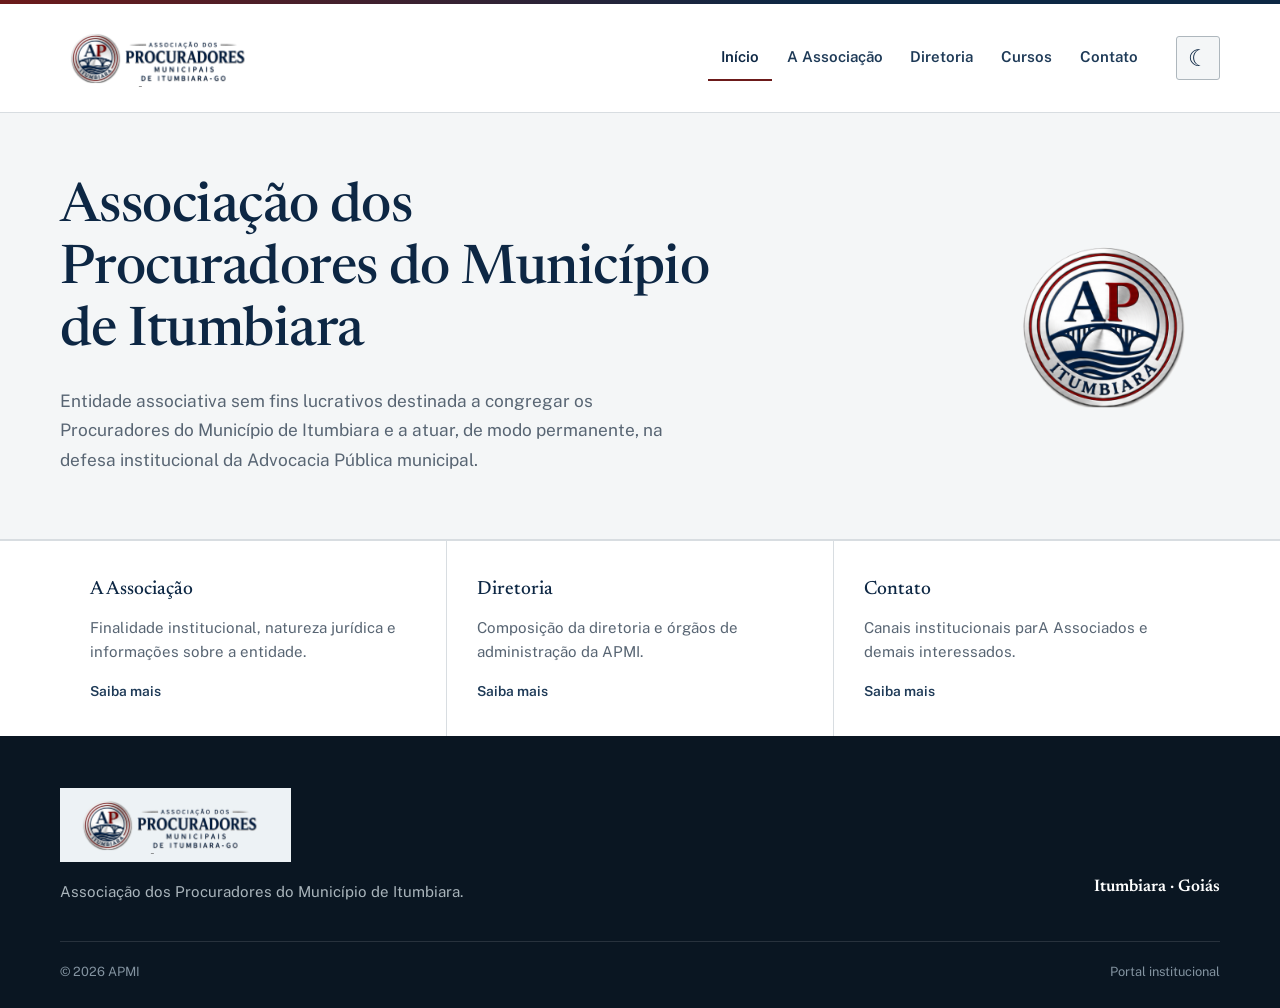
==== commit d91b3fc4: "Navegação: mover Contato para depois de Cursos" ====
--- a/index.html
+++ b/index.html
@@ -25,8 +25,8 @@
       <a href="index.html" aria-current="page">Início</a>
       <a href="associacao.html">A Associação</a>
       <a href="diretoria.html">Diretoria</a>
+      <a href="cursos.html">Cursos</a>
       <a href="contato.html">Contato</a>
-      <a href="cursos.html">Cursos</a>
     </nav>
     <div class="header-actions">
       <button class="theme-toggle" type="button" data-theme-toggle aria-label="Ativar modo escuro" title="Ativar modo escuro" aria-pressed="false">☾</button>
@@ -37,8 +37,8 @@
     <a href="index.html" aria-current="page">Início</a>
     <a href="associacao.html">A Associação</a>
     <a href="diretoria.html">Diretoria</a>
+      <a href="cursos.html">Cursos</a>
     <a href="contato.html">Contato</a>
-      <a href="cursos.html">Cursos</a>
   </nav>
 </header>
 
--- a/assets/css/styles.css
+++ b/assets/css/styles.css
@@ -31,7 +31,7 @@
 }
 
 *,*::before,*::after{box-sizing:border-box}
-html{scroll-behavior:smooth}
+html{scroll-behavior:smooth;scroll-padding-top:124px}
 @media (prefers-reduced-motion:reduce){
   html{scroll-behavior:auto}
   *,*::before,*::after{animation-duration:.001ms!important;animation-iteration-count:1!important;transition-duration:.001ms!important;scroll-behavior:auto!important}
@@ -66,7 +66,14 @@
 /* ---------- letterhead / cabeçalho ---------- */
 .masthead-band{height:4px;background:linear-gradient(90deg,var(--wine-700),var(--navy-900) 62%)}
 
-.site-header{background:var(--white);border-bottom:1px solid var(--line)}
+/* Cabeçalho permanece visível durante a rolagem, sem sair do fluxo. */
+.site-header{
+  position:sticky;
+  top:0;
+  z-index:100;
+  background:var(--white);
+  border-bottom:1px solid var(--line);
+}
 .site-header-inner{
   min-height:108px;display:flex;align-items:center;justify-content:space-between;gap:32px;
   padding-block:14px;
@@ -117,7 +124,7 @@
   justify-self:center;opacity:0;
   animation:seal-in .7s ease-out .15s forwards;
 }
-.hero-seal img{width:190px;filter:grayscale(.15) contrast(1.02)}
+.hero-seal img{width:190px;height:auto;filter:none}
 @keyframes seal-in{from{opacity:0;transform:translateY(6px) scale(.98)}to{opacity:1;transform:none}}
 @media (prefers-reduced-motion:reduce){.hero-seal{animation:none;opacity:1}}
 
@@ -208,8 +215,11 @@
 .site-footer{background:var(--navy-950);color:#c9d2d8}
 .footer-inner{padding-block:52px 26px}
 .footer-top{display:grid;grid-template-columns:1fr auto;gap:48px;align-items:end}
-.footer-brand{display:inline-flex;background:var(--white);padding:10px 16px}
-.footer-brand img{height:40px}
+.footer-brand{
+  display:inline-flex;align-items:center;
+  background:#edf2f5;padding:8px 12px;
+}
+.footer-brand img{display:block;height:58px;width:auto;max-width:100%;filter:none;mix-blend-mode:normal}
 .footer-desc{margin:18px 0 0;max-width:46ch;color:#a9b4bb;font-size:.94rem;line-height:1.65}
 .footer-locus{text-align:right;font-size:.92rem;color:#a9b4bb}
 .footer-locus strong{display:block;color:#fff;font-weight:600;font-family:var(--serif);font-size:1.05rem;margin-bottom:4px}
@@ -231,6 +241,7 @@
 @media (max-width:600px){
   :root{--gutter:22px}
   .site-header-inner{min-height:84px}
+  html{scroll-padding-top:100px}
   .brand img{height:44px}
   .hero-inner{padding-block:46px}
   .hero h1{max-width:none}
@@ -280,27 +291,59 @@
   --white:#111c2a;
 }
 html[data-theme="dark"] .prose p{color:#cbd5df}
-html[data-theme="dark"] .site-header .brand img{
-  background:#fff;border-radius:3px;padding:3px 6px;
-}
-html[data-theme="dark"] .footer-brand{background:#fff}
+/* A identidade visual mantém as cores originais dos PNGs em ambos
+   os temas. Nunca usar inversão, modos de mesclagem ou escala alternativa. */
+html[data-theme="dark"] .site-header .brand img,
+html[data-theme="dark"] .footer-brand img,
 html[data-theme="dark"] .hero-seal img{
-  background:rgba(255,255,255,.95);padding:16px;border-radius:50%;filter:none;
+  background:transparent;
+  border:0;
+  border-radius:0;
+  box-shadow:none;
+  filter:none;
+  mix-blend-mode:normal;
+}
+/* Preserva a cor original da logo sobre uma base de contraste localizada,
+   sem clarear o fundo azul-marinho do rodapé. */
+.footer-brand,
+html[data-theme="dark"] .footer-brand{
+  background:#edf2f5;
+  padding:8px 12px;
+}
+.footer-brand img{
+  display:block;
+  height:58px;
+  width:auto;
+  max-width:100%;
+  filter:none;
+  mix-blend-mode:normal;
+}
+@media(max-width:600px){
+  .footer-brand img{height:44px}
+}
+
+/* Mantém o cabeçalho equilibrado em larguras de desktop menores,
+   sem espremer a navegação entre a marca e o controle do tema. */
+@media (min-width:901px){
+  .site-header-inner{gap:clamp(16px,2vw,32px)}
+  .brand{flex:0 1 auto;min-width:0}
+  .primary-nav{margin-left:auto;min-width:0;justify-content:flex-end}
+  .primary-nav a{padding-inline:clamp(8px,1vw,16px);white-space:nowrap}
+}
+@media (min-width:901px){
+  .hero-inner{
+    grid-template-columns:minmax(0,1fr) minmax(190px,260px);
+    gap:clamp(28px,4vw,64px);
+  }
+  .hero-inner > :first-child{min-width:0}
+  .hero-seal{width:100%;display:flex;align-items:center;justify-content:center}
+  .hero-seal img{width:190px;height:auto;max-width:100%}
 }
 html[data-theme="dark"] .skip-link{background:#365779;color:#fff}
-html[data-theme="dark"] .cursos-login input,
 html[data-theme="dark"] .cursos-filtros input,
-html[data-theme="dark"] .cursos-filtros select,
-html[data-theme="dark"] .cursos-change-panel input{color:var(--ink)}
-html[data-theme="dark"] .cursos-login input::placeholder,
-html[data-theme="dark"] .cursos-filtros input::placeholder,
-html[data-theme="dark"] .cursos-change-panel input::placeholder{color:#98aabd;opacity:1}
+html[data-theme="dark"] .cursos-filtros select{color:var(--ink)}
+html[data-theme="dark"] .cursos-filtros input::placeholder{color:#98aabd;opacity:1}
 html[data-theme="dark"] .cursos-table thead{background:#294564;color:#f4f7fb}
-html[data-theme="dark"] .cursos-login button[type="submit"],
-html[data-theme="dark"] .cursos-change-actions button[type="submit"]{
-  background:#365779;border-color:#7592b0;color:#fff;
-}
-html[data-theme="dark"] .cursos-login button.cursos-senha-toggle:hover{background:rgba(255,255,255,.09)}
 @media print{
   .theme-toggle{display:none!important}
   html[data-theme="dark"]{
@@ -310,4 +353,9 @@
     --paper:#f4f6f7;--white:#fff;
   }
   html[data-theme="dark"] .prose p{color:#37424c}
-}
+  html[data-theme="dark"] .site-header .brand img,
+  html[data-theme="dark"] .footer-brand img,
+  html[data-theme="dark"] .hero-seal img{
+    filter:none;mix-blend-mode:normal;
+  }
+}
